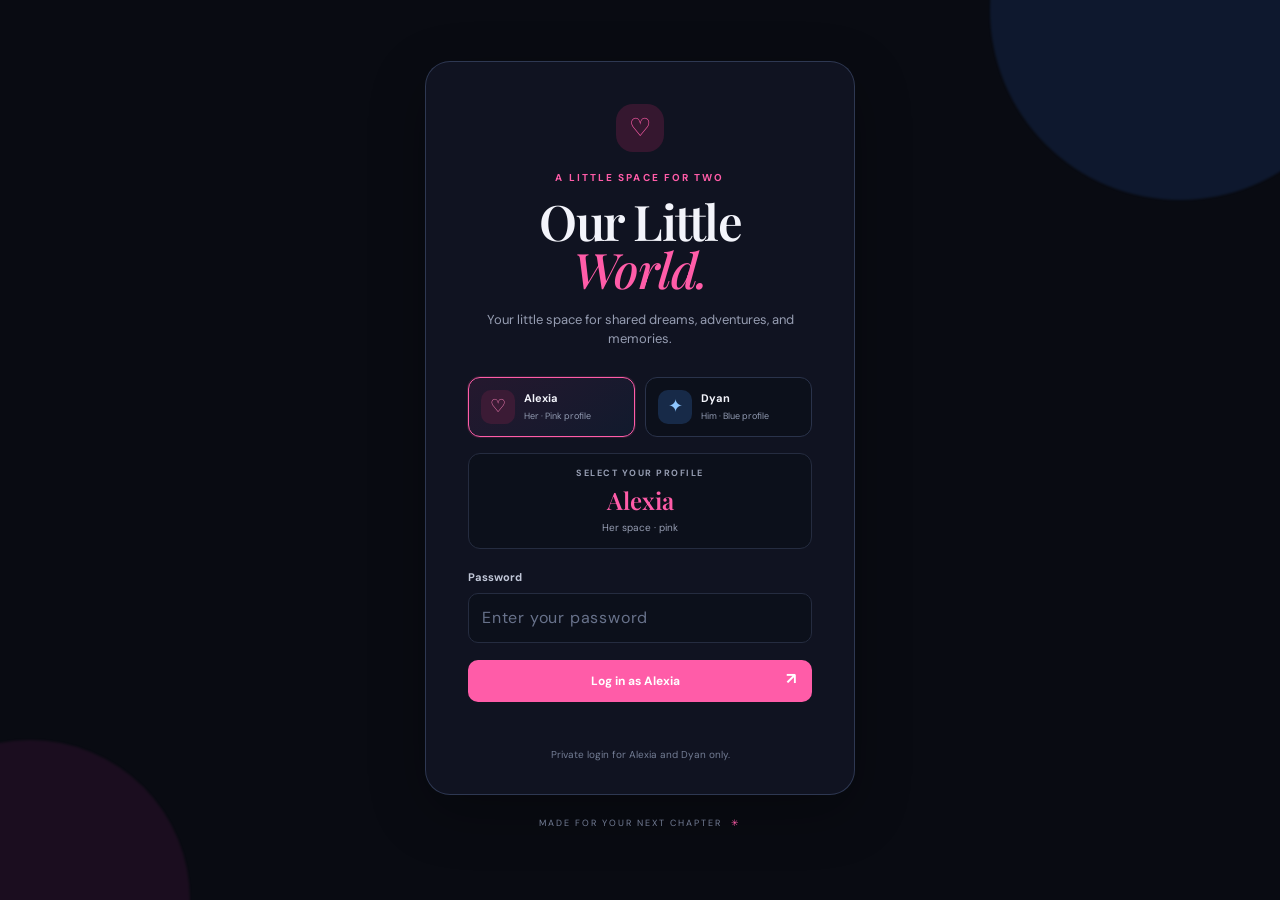
==== index.html @ 781c7d08 "Remove Appwrite setup and photo album from site" ====
<!doctype html>
<html lang="en">
<head>
  <meta charset="utf-8">
  <meta name="viewport" content="width=device-width, initial-scale=1">
  <meta name="theme-color" content="#090b12">
  <title>Our Little World</title>
  <link rel="preconnect" href="https://fonts.googleapis.com">
  <link rel="preconnect" href="https://fonts.gstatic.com" crossorigin>
  <link href="https://fonts.googleapis.com/css2?family=DM+Sans:wght@400;500;600;700&family=Playfair+Display:wght@500;600;700&display=swap" rel="stylesheet">
  <link rel="stylesheet" href="styles.css?v=simple1">
</head>
<body>
  <div class="ambient ambient-one"></div><div class="ambient ambient-two"></div>
  <main id="auth-screen" class="auth-wrap">
    <section class="auth-card">
      <div class="brand-mark">♡</div>
      <p class="eyebrow">A LITTLE SPACE FOR TWO</p>
      <h1>Our Little<br><em>World.</em></h1>
      <p class="muted auth-copy">Your little space for shared dreams, adventures, and memories.</p>
      <div class="profile-picks" id="profile-picks">
        <button type="button" class="profile-pick active" data-profile="her"><span class="profile-symbol">♡</span><strong>Alexia</strong><small>Her · Pink profile</small></button>
        <button type="button" class="profile-pick" data-profile="him"><span class="profile-symbol blue">✦</span><strong>Dyan</strong><small>Him · Blue profile</small></button>
      </div>
      <div class="login-choice"><span class="login-choice-label">SELECT YOUR PROFILE</span><strong id="selected-login-name">Alexia</strong><span id="selected-login-hint">Her space · pink</span></div>
      <form id="auth-form">
        <label>Password<input id="auth-password" type="password" autocomplete="current-password" placeholder="Enter your password"></label>
        <button class="btn btn-primary full" id="auth-submit" type="submit">Log in as Alexia <span>↗</span></button>
      </form>
      <p id="auth-message" class="form-message" aria-live="polite"></p>
      <p id="configuration-warning" class="config-warning hidden">The private login needs a one-time Appwrite connection. Follow the <a href="https://github.com/raleaalexia-cmyk/our-little-world#one-time-setup-appwrite-no-sql" target="_blank" rel="noopener">setup guide ↗</a>, then sign in as Alexia or Dyan.</p>
      <p class="tiny-note">Private login for Alexia and Dyan only.</p>
    </section>
    <p class="auth-foot">MADE FOR YOUR NEXT CHAPTER <span>✳</span></p>
  </main>
  <main id="app-screen" class="app-shell hidden">
    <header class="topbar">
      <a class="wordmark" href="#"><span class="mini-heart">♡</span> our little world</a>
      <div class="top-actions"><span class="sync-status" id="sync-status">● Saved locally</span><button class="avatar" id="account-button" title="Account settings">♡</button></div>
    </header>
    <section class="hero">
      <div class="hero-copy"><p class="eyebrow">YOUR TWO-PERSON UNIVERSE</p><h1>Life is better<br><em>when it's us.</em></h1><p class="hero-sub">Little plans, big dreams, and all the in-between.</p><div class="hero-meta"><span class="date-dot"></span><span id="today-label">A new day, another memory to make</span><span class="greeting-divider">·</span><span id="user-greeting">Your little world</span></div></div>
      <div class="hero-art" aria-hidden="true"><div class="orbit orbit-a"></div><div class="orbit orbit-b"></div><div class="sun-disc">♡</div><span class="spark spark-a">✳</span><span class="spark spark-b">✦</span><span class="spark spark-c">·</span><div class="art-caption">you + me<br>somewhere, someday</div></div>
    </section>
    <section class="stats-grid">
      <article class="stat-card"><span class="stat-icon peach">✧</span><span class="stat-label">ON OUR LIST</span><strong id="remaining-count">0</strong><span class="stat-foot">dreams waiting for us</span></article>
      <article class="stat-card"><span class="stat-icon green">✓</span><span class="stat-label">MEMORIES MADE</span><strong id="completed-count">0</strong><span class="stat-foot">things we've done together</span></article>
      <article class="stat-card progress-card"><div class="progress-heading"><span class="stat-label">OUR LITTLE PROGRESS</span><strong id="progress-percent">0%</strong></div><div class="progress-track"><div id="progress-bar" class="progress-fill"></div></div><span class="stat-foot">every adventure counts</span></article>
    </section>
    <section class="content-grid">
      <div class="list-column">
        <div class="section-heading"><div><p class="eyebrow">THE GOOD STUFF</p><h2>Our bucket list<span class="heading-heart">♡</span></h2></div><button class="btn btn-primary add-top" id="open-add">＋ Add a dream</button></div>
        <div class="toolbar"><div class="search-wrap"><span>⌕</span><input id="search-input" type="search" placeholder="Find a little dream..."></div><div class="filter-tabs"><button class="filter active" data-filter="all">All</button><button class="filter" data-filter="active">To do</button><button class="filter" data-filter="completed">Done ♡</button></div></div>
        <div class="category-row" id="category-filters"><button class="chip active" data-category="all">Everything</button><button class="chip" data-category="date">♡ Date ideas</button><button class="chip" data-category="travel">✈ Places</button><button class="chip" data-category="food">☕ Food</button><button class="chip" data-category="adventure">✳ Adventures</button><button class="chip" data-category="little">☁ Little things</button></div>
        <div id="bucket-list" class="bucket-list"></div>
        <div id="empty-state" class="empty-state hidden"><div class="empty-icon">♡</div><h3>A blank page, full of possibility.</h3><p>Add your first dream and start making plans together.</p><button class="btn btn-primary" id="empty-add">＋ Add your first dream</button></div>
        <div class="completed-note" id="completed-note"><span>✦</span> Done things stay at the bottom — little reminders of your life together.</div>
      </div>
      <aside class="side-column">
        <section class="side-card date-card"><div class="side-card-top"><span class="side-kicker">A LITTLE REMINDER</span><span class="tiny-flower">✳</span></div><h3>One day, we'll<br><em>look back at this.</em></h3><p>Every big adventure starts with a tiny plan. Keep dreaming together.</p><div class="scribble-heart">♡</div></section>
          <section class="side-card prompt-card"><span class="side-kicker">NEED AN IDEA?</span><h3>Today's tiny prompt</h3><p id="prompt-text">Make a playlist for a drive with nowhere in particular to go.</p><button id="new-prompt" class="text-button">Give us another ↻</button></section>
        <button id="signout-button" class="signout">Log out <span>↗</span></button>
      </aside>
    </section>
    <footer class="footer">A SMALL CORNER OF THE INTERNET, JUST FOR YOU TWO <span>♡</span></footer>
  </main>
  <dialog id="add-dialog" class="modal"><form id="add-form" method="dialog"><div class="modal-head"><div><p class="eyebrow">A NEW LITTLE ADVENTURE</p><h2>Add to our list</h2></div><button type="button" class="close-button" id="close-add" aria-label="Close">×</button></div><label>What's the dream? <input id="item-title" maxlength="120" placeholder="e.g. Watch the sunrise together" required></label><label>A little more about it <textarea id="item-description" rows="2" maxlength="400" placeholder="Where, when, or why it matters (optional)"></textarea></label><div class="form-row"><label>Category<select id="item-category"><option value="date">Date idea</option><option value="travel">Place to go</option><option value="food">Food & drink</option><option value="adventure">Adventure</option><option value="little">Little thing</option></select></label><label>Priority<select id="item-priority"><option value="someday">Someday</option><option value="soon">Soon-ish</option><option value="must">Must do ♡</option></select></label></div><label>Dream date (optional)<input id="item-date" type="date"></label><button class="btn btn-primary full" type="submit">Add to our world <span>♡</span></button><p id="add-error" class="form-message"></p></form></dialog>
  <dialog id="account-dialog" class="modal small-modal"><div class="modal-head"><div><p class="eyebrow">YOUR SPACE</p><h2>Account</h2></div><button type="button" class="close-button" id="close-account" aria-label="Close">×</button></div><p class="muted" id="account-email"></p><p class="privacy-copy">Your bucket list is saved in this browser.</p><button class="btn btn-outline full" id="account-signout">Log out</button></dialog>
  <div id="toast" class="toast" role="status" aria-live="polite"></div>
  <script src="app.js?v=simple1"></script>
</body>
</html>
---- styles.css ----
:root{--paper:#090b12;--card:#111522;--ink:#f3f4fb;--muted:#969db2;--line:#252c40;--rose:#ff5ca8;--rose-dark:#ff78b8;--rose-pale:#35192f;--sage:#172a48;--sage-ink:#8fc7ff;--yellow:#273456;--shadow:0 18px 55px rgba(0,0,0,.28)}
*{box-sizing:border-box}body{margin:0;background:var(--paper);color:var(--ink);font-family:"DM Sans",sans-serif;font-size:14px;line-height:1.5;min-height:100vh}button,input,textarea,select{font:inherit}button{cursor:pointer}button:focus-visible,input:focus-visible,textarea:focus-visible,select:focus-visible{outline:3px solid #d9a69c;outline-offset:2px}.hidden{display:none!important}.ambient{position:fixed;z-index:-1;border-radius:50%;filter:blur(1px);pointer-events:none}.ambient-one{width:380px;height:380px;background:#162c56;opacity:.42;top:-180px;right:-90px}.ambient-two{width:320px;height:320px;background:#4b1641;opacity:.28;bottom:-160px;left:-130px}.auth-wrap{min-height:100vh;display:flex;flex-direction:column;align-items:center;justify-content:center;padding:35px 18px}.auth-card{width:min(100%,430px);padding:42px 42px 32px;background:rgba(17,21,34,.94);border:1px solid rgba(54,65,96,.8);border-radius:25px;box-shadow:var(--shadow);text-align:center}.brand-mark{display:grid;place-items:center;margin:0 auto 18px;width:48px;height:48px;border-radius:17px;background:var(--rose-pale);color:var(--rose);font-size:25px}.eyebrow{font-size:10px;font-weight:700;letter-spacing:2.1px;color:var(--rose);margin:0 0 12px}.auth-card h1,.hero h1{font:600 49px/.98 "Playfair Display",serif;letter-spacing:-1.5px;margin:0}.auth-card h1 em,.hero h1 em,.side-card h3 em{font-weight:500;color:var(--rose)}.muted{color:var(--muted)}.auth-copy{font-size:13px;margin:17px 0 28px}.profile-picks{display:grid;grid-template-columns:1fr 1fr;gap:10px;margin:0 0 16px}.profile-pick{display:grid;grid-template-columns:34px 1fr;grid-template-rows:auto auto;align-items:center;text-align:left;column-gap:9px;padding:12px;border:1px solid #2a334b;background:#0c101b;color:var(--ink);border-radius:12px}.profile-pick.active{border-color:var(--rose);background:linear-gradient(145deg,#25182e,#111a2d);box-shadow:0 0 0 1px #ff5ca82b}.profile-symbol{grid-row:1/3;width:34px;height:34px;border-radius:10px;background:#3b1b35;color:#ff83bc;display:grid;place-items:center;font-size:18px}.profile-symbol.blue{background:#172a48;color:#8fc7ff}.profile-pick strong{font-size:11px}.profile-pick small{font-size:9px;color:#929bb2;margin-top:2px}.auth-tabs{display:flex;padding:4px;background:#1b2132;border-radius:10px;margin-bottom:22px}.tab{flex:1;border:0;background:transparent;color:var(--muted);border-radius:8px;padding:10px;font-size:12px;font-weight:600}.tab.active{background:#20283c;color:var(--ink);box-shadow:0 2px 7px #00000030}label{display:block;text-align:left;font-size:11px;font-weight:700;color:#c1c7d8;margin-bottom:15px}input,textarea,select{display:block;width:100%;border:1px solid var(--line);border-radius:10px;padding:12px 13px;margin-top:7px;background:#0c101b;color:var(--ink);font-size:13px;font-weight:400;resize:vertical}input::placeholder,textarea::placeholder{color:#68728b}.btn{border:0;border-radius:10px;padding:12px 16px;font-size:12px;font-weight:700;transition:transform .15s,background .15s}.btn:hover{transform:translateY(-1px)}.btn-primary{background:var(--rose);color:#fff}.btn-primary:hover{background:var(--rose-dark)}.btn-primary span{float:right;font-size:16px;line-height:13px}.full{width:100%}.tiny-note{font-size:10px;color:#737d95;margin:20px 0 0}.auth-foot{font-size:9px;letter-spacing:2px;color:#737d95;margin-top:22px}.auth-foot span{color:var(--rose);margin-left:5px}.form-message{min-height:15px;font-size:11px;color:var(--rose-dark);margin:10px 0 0}.app-shell{max-width:1200px;margin:0 auto;padding:0 34px}.topbar{height:76px;display:flex;align-items:center;justify-content:space-between;border-bottom:1px solid #252c40}.wordmark{text-decoration:none;color:var(--ink);font-weight:700;font-size:13px;letter-spacing:-.3px}.mini-heart{color:var(--rose);font-size:22px;vertical-align:-2px;margin-right:6px}.top-actions{display:flex;align-items:center;gap:17px}.sync-status{font-size:10px;color:#8fc7ff}.avatar{width:34px;height:34px;border-radius:50%;border:1px solid #343d57;background:#171c2b;color:var(--rose);font-size:19px}.hero{display:flex;align-items:center;justify-content:space-between;min-height:280px;padding:44px 30px 36px 36px;position:relative;overflow:hidden;background:linear-gradient(110deg,#111522 0%,#101b31 68%,#27142d 100%);border:1px solid #27314b;border-radius:20px;margin:28px 0 18px}.hero-copy{position:relative;z-index:2}.hero h1{font-size:51px}.hero-sub{color:#969db2;margin:17px 0 22px;font-size:13px}.hero-meta{display:flex;align-items:center;gap:8px;color:#999fb2;font-size:10px}.date-dot{width:7px;height:7px;border-radius:50%;background:#8fc7ff}.hero-art{width:290px;height:230px;position:relative;flex-shrink:0}.sun-disc{position:absolute;width:112px;height:112px;border-radius:50%;background:#ff5ca8;left:89px;top:49px;display:grid;place-items:center;color:#fff5ee;font:42px "Playfair Display",serif;box-shadow:0 13px 34px #c8756830}.orbit{position:absolute;border:1px solid #8b9ac0;border-radius:50%;transform:rotate(-25deg)}.orbit-a{width:250px;height:115px;left:20px;top:52px}.orbit-b{width:200px;height:185px;left:45px;top:18px;transform:rotate(42deg);border-color:#6d709d}.spark{position:absolute;color:#ff78b8}.spark-a{font-size:25px;left:42px;top:35px}.spark-b{font-size:23px;right:37px;top:48px}.spark-c{font-size:44px;right:40px;bottom:35px}.art-caption{position:absolute;bottom:5px;left:95px;font:italic 12px "Playfair Display",serif;color:#b0a1c8;text-align:center}.stats-grid{display:grid;grid-template-columns:1fr 1fr 1.45fr;gap:14px;margin-bottom:44px}.stat-card{background:var(--card);border:1px solid var(--line);border-radius:14px;padding:18px 20px;min-height:126px;position:relative}.stat-icon{position:absolute;right:17px;top:15px;width:28px;height:28px;display:grid;place-items:center;border-radius:9px;font-size:16px}.peach{background:var(--rose-pale);color:var(--rose)}.green{background:var(--sage);color:var(--sage-ink)}.stat-label,.side-kicker{font-size:9px;letter-spacing:1.4px;font-weight:700;color:#9a9fb3}.stat-card>strong{display:block;font:600 31px "Playfair Display",serif;margin:5px 0 0}.stat-foot{display:block;color:#969db2;font-size:10px;margin-top:2px}.progress-card{display:flex;flex-direction:column;justify-content:center}.progress-heading{display:flex;justify-content:space-between;align-items:center}.progress-heading strong{font:600 19px "Playfair Display",serif;color:var(--rose)}.progress-track{height:7px;border-radius:99px;background:#252c40;overflow:hidden;margin:15px 0 7px}.progress-fill{height:100%;width:0;background:var(--rose);border-radius:99px;transition:width .3s}.content-grid{display:grid;grid-template-columns:minmax(0,1fr) 285px;gap:32px;align-items:start}.section-heading{display:flex;align-items:flex-end;justify-content:space-between;margin-bottom:21px}.section-heading .eyebrow{margin-bottom:7px}.section-heading h2,.modal h2{font:600 30px "Playfair Display",serif;letter-spacing:-.5px;margin:0}.heading-heart{font:22px "DM Sans",sans-serif;color:var(--rose);margin-left:8px}.add-top{white-space:nowrap;padding:11px 15px}.toolbar{display:flex;gap:12px;align-items:center;justify-content:space-between;margin-bottom:14px}.search-wrap{position:relative;flex:1;max-width:300px}.search-wrap span{position:absolute;left:12px;top:7px;font-size:23px;color:#9d9fb2}.search-wrap input{padding:10px 12px 10px 35px;margin:0;border-radius:9px;background:#111522;font-size:11px}.filter-tabs{display:flex;gap:3px;background:#1b2132;padding:3px;border-radius:9px}.filter{border:0;border-radius:7px;background:transparent;padding:8px 11px;font-size:10px;color:#a8b0c5}.filter.active{background:#303951;color:var(--ink);box-shadow:0 2px 5px #00000030}.category-row{display:flex;gap:7px;flex-wrap:wrap;margin-bottom:19px}.chip{background:transparent;border:1px solid #303951;border-radius:99px;padding:7px 11px;color:#a8b0c5;font-size:10px}.chip.active{background:#3a1d39;border-color:#57264b;color:#ff83bc}.bucket-list{display:flex;flex-direction:column;gap:9px}.bucket-item{display:grid;grid-template-columns:23px minmax(0,1fr) auto;align-items:start;gap:12px;background:var(--card);border:1px solid var(--line);border-radius:13px;padding:15px 15px 14px;transition:border .15s,opacity .15s}.bucket-item:hover{border-color:#495c89}.check-button{margin-top:1px;width:22px;height:22px;border-radius:50%;border:1.5px solid #7e8aa9;background:transparent;color:transparent;display:grid;place-items:center;padding:0;font-size:12px}.check-button:hover{border-color:var(--rose)}.bucket-item.is-complete .check-button{background:#172a48;border-color:#8fc7ff;color:#8fc7ff}.item-title{font-size:13px;font-weight:700;letter-spacing:-.2px;line-height:1.4}.item-description{font-size:11px;color:#969db2;margin-top:4px;line-height:1.5}.item-meta{display:flex;gap:7px;align-items:center;flex-wrap:wrap;margin-top:9px}.tag{font-size:9px;border-radius:99px;padding:4px 7px;background:#20263a;color:#a9b1c7}.tag.must{background:#3b1b35;color:#ff83bc}.tag.soon{background:#2b2940;color:#c7a9ff}.tag.done{background:#172a48;color:#8fc7ff}.item-date{font-size:9px;color:#a3abc0}.item-actions{display:flex;align-items:center;gap:5px}.icon-button{border:0;background:transparent;color:#b1b9cf;padding:4px 5px;font-size:15px;border-radius:6px}.icon-button:hover{background:#252c40;color:var(--rose)}.bucket-item.is-complete{background:#0d1320;opacity:.9}.bucket-item.is-complete .item-title{text-decoration:line-through;text-decoration-color:#8fc7ff;color:#9ba3b8}.bucket-item.is-complete .item-description{color:#858da3}.completed-divider{display:flex;align-items:center;gap:12px;color:#9cabc9;font-size:9px;letter-spacing:1.2px;font-weight:700;margin:13px 0 4px}.completed-divider:before,.completed-divider:after{content:"";height:1px;background:#303951;flex:1}.empty-state{text-align:center;padding:40px 20px;background:#111522;border:1px dashed #343d57;border-radius:15px}.empty-icon{font:34px "Playfair Display",serif;color:var(--rose)}.empty-state h3{font:600 21px "Playfair Display",serif;margin:8px 0}.empty-state p{color:#969db2;font-size:12px;margin:0 0 18px}.completed-note{font-size:10px;color:#a4abc0;margin:19px 0 0;display:flex;gap:7px;align-items:center}.completed-note span{color:var(--rose);font-size:14px}.side-column{display:flex;flex-direction:column;gap:13px}.side-card{border-radius:15px;border:1px solid var(--line);padding:20px;background:#111522}.date-card{background:linear-gradient(140deg,#101d34,#17182b);border-color:#273b60;min-height:220px;position:relative;overflow:hidden}.side-card-top,.side-title{display:flex;align-items:center;justify-content:space-between}.tiny-flower{color:#7fbaff;font-size:19px}.side-card h3{font:600 22px/1.2 "Playfair Display",serif;margin:18px 0 10px;letter-spacing:-.4px}.date-card h3 em{color:#ff78b8}.date-card p,.prompt-card p{font-size:11px;color:#a1b4d5;line-height:1.7;max-width:195px}.scribble-heart{position:absolute;right:21px;bottom:8px;font:62px "Playfair Display",serif;color:#ff7ab8;transform:rotate(-15deg)}.notes-card{padding:18px}.side-title h3{font-size:20px;margin:5px 0 0}.note-icon{width:31px;height:31px;display:grid;place-items:center;border-radius:10px;background:#35192f;color:var(--rose);font-size:17px}.notes-card textarea{background:#0c101b;border-color:#252c40;font-size:11px;line-height:1.6;min-height:95px;margin-top:14px}.note-footer{display:flex;align-items:center;justify-content:space-between;gap:8px;margin-top:8px}.note-footer span{font-size:9px;color:#a5aec4}.text-button{border:0;background:transparent;color:var(--rose-dark);font-size:10px;font-weight:700;padding:5px 0}.prompt-card{background:#211526;border-color:#43233c}.prompt-card h3{font-size:21px;margin:9px 0}.prompt-card p{color:#b3a0b5;margin-bottom:8px}.signout{align-self:flex-start;border:0;background:transparent;color:#9babc5;font-size:10px;padding:5px 2px}.signout span{margin-left:5px}.footer{text-align:center;padding:45px 0 25px;color:#737d95;font-size:8px;letter-spacing:1.7px}.footer span{color:var(--rose);font-size:12px;margin-left:4px}.modal{border:1px solid #2a334b;border-radius:20px;padding:28px;width:min(calc(100% - 28px),490px);background:var(--card);color:var(--ink);box-shadow:0 25px 90px #00000075}.modal::backdrop{background:#03050bd9;backdrop-filter:blur(4px)}.modal-head{display:flex;justify-content:space-between;align-items:flex-start;margin-bottom:24px}.modal-head .eyebrow{margin-bottom:6px}.modal h2{font-size:28px}.close-button{width:30px;height:30px;border-radius:50%;border:1px solid #303951;background:transparent;color:#b9c1d5;font-size:21px;line-height:1}.form-row{display:grid;grid-template-columns:1fr 1fr;gap:12px}.modal .btn{margin-top:5px}.small-modal{max-width:410px}.privacy-copy{font-size:12px;line-height:1.7;color:#a4abc0;margin:15px 0 20px}.btn-outline{border:1px solid var(--line);background:#171c2b;color:#c5cce0}.toast{position:fixed;left:50%;bottom:24px;transform:translate(-50%,20px);opacity:0;pointer-events:none;background:#f4f5ff;color:#111522;border-radius:10px;padding:11px 17px;font-size:11px;box-shadow:var(--shadow);transition:.2s;z-index:10}.toast.show{opacity:1;transform:translate(-50%,0)}
@media(max-width:850px){.app-shell{padding:0 20px}.content-grid{grid-template-columns:minmax(0,1fr) 250px;gap:20px}.hero-art{transform:scale(.82);transform-origin:right center;margin-left:-30px}.hero{padding-left:27px}.stats-grid{gap:9px}.stat-card{padding:15px}.stat-label{font-size:8px}}
@media(max-width:680px){.app-shell{padding:0 14px}.topbar{height:62px}.sync-status{font-size:9px}.hero{min-height:250px;padding:30px 22px;margin-top:17px}.hero h1{font-size:42px}.hero-art{position:absolute;right:-70px;opacity:.32;transform:scale(.8)}.hero-copy{max-width:290px}.hero-sub{max-width:220px}.stats-grid{grid-template-columns:1fr 1fr}.progress-card{grid-column:1/-1;min-height:95px}.content-grid{grid-template-columns:1fr;gap:28px}.section-heading h2{font-size:27px}.add-top{padding:10px 11px;font-size:10px}.toolbar{align-items:stretch;flex-direction:column}.search-wrap{max-width:none}.filter-tabs{align-self:flex-start}.category-row{gap:6px}.side-column{display:grid;grid-template-columns:1fr 1fr;align-items:start}.date-card{grid-column:1/-1;min-height:185px}.notes-card,.prompt-card{height:100%}.signout{grid-column:1/-1}.footer{padding-top:35px}.auth-card{padding:34px 25px}.auth-card h1{font-size:44px}}
@media(max-width:430px){.side-column{grid-template-columns:1fr}.date-card{grid-column:auto}.notes-card,.prompt-card{height:auto}.section-heading{align-items:center}.section-heading .eyebrow{font-size:8px}.section-heading h2{font-size:25px}.bucket-item{padding:13px 11px;gap:9px}.item-actions{gap:0}.icon-button{padding:4px}.form-row{grid-template-columns:1fr;gap:0}.hero h1{font-size:39px}.profile-pick{padding:9px;grid-template-columns:28px 1fr;column-gap:7px}.profile-symbol{width:28px;height:28px}}
body.theme-her{--rose:#ff5ca8;--rose-dark:#ff82bd;--rose-pale:#35172f}
body.theme-him{--rose:#66aaff;--rose-dark:#91c4ff;--rose-pale:#172b49}
body.theme-him .hero{background:linear-gradient(110deg,#111522 0%,#101d32 68%,#102642 100%)}
body.theme-him .sun-disc{background:#438ee8;box-shadow:0 13px 34px #438ee830}
body.theme-him .spark,body.theme-him .mini-heart,body.theme-him .heading-heart,body.theme-him .eyebrow,body.theme-him .text-button{color:#80baff}
body.theme-him .btn-primary{background:#438ee8;color:#06101f}
body.theme-her .profile-pick[data-profile="her"].active{border-color:#ff5ca8}
body.theme-him .profile-pick[data-profile="him"].active{border-color:#66aaff}
.gallery-intro{font-size:11px;color:var(--muted);margin:9px 0 13px}.gallery-controls{display:flex;gap:8px;align-items:center}.gallery-controls select{flex:1;min-width:0;margin:0;padding:9px;font-size:10px}
.upload-label{display:block;text-align:center;margin:10px 0 5px;padding:10px;border:1px dashed #4b5877;border-radius:9px;background:#0c101b;color:var(--rose-dark);font-size:11px;font-weight:700;cursor:pointer}
.gallery-status{font-size:9px;color:var(--muted);margin:7px 0}.photo-grid{display:grid;grid-template-columns:repeat(2,minmax(0,1fr));gap:8px;margin-top:10px}.photo-tile{position:relative;min-width:0;border-radius:9px;overflow:hidden;background:#0c101b;border:1px solid var(--line)}.photo-tile img{width:100%;height:105px;object-fit:cover;display:block}.photo-caption{padding:6px;font-size:9px;color:#c6cce0;white-space:nowrap;overflow:hidden;text-overflow:ellipsis}.photo-actions{display:flex;justify-content:space-between;padding:0 6px 6px;gap:5px}.photo-actions button{border:0;background:transparent;color:var(--rose-dark);font-size:10px;padding:2px}.photo-empty{grid-column:1/-1;text-align:center;padding:18px 8px;color:var(--muted);font-size:10px;border:1px dashed var(--line);border-radius:9px}
@media(max-width:680px){.gallery-card{grid-column:1/-1}.photo-grid{grid-template-columns:repeat(3,minmax(0,1fr))}.photo-tile img{height:115px}}
@media(max-width:430px){.photo-grid{grid-template-columns:repeat(2,minmax(0,1fr))}.photo-tile img{height:130px}.app-shell{padding-left:12px;padding-right:12px}.hero{padding-left:18px;padding-right:18px}.auth-card{width:100%}input,textarea,select{font-size:16px}.modal{padding:21px}}

.profile-pick:disabled{opacity:.4;cursor:not-allowed;filter:saturate(.35)}
.profile-pick.role-taken{border-style:dashed}
.config-warning{font-size:11px;line-height:1.65;color:#ff9ac8;background:#281725;border:1px solid #583044;border-radius:10px;padding:10px;margin:8px 0}
.warning-message{color:#ffb3d2}
.auth-forgot{display:block;margin:13px auto 0}

.photo-open{display:block}.photo-load-error{height:105px;display:grid;place-items:center;font-size:10px;color:var(--muted)}
@media(max-width:430px){.profile-pick strong{font-size:11px}.profile-pick small{font-size:9px}.auth-tabs .tab{padding:9px 5px}.auth-copy{margin-bottom:22px}.auth-card{padding-top:30px}}

/* Keep the selected profile's accent consistent across every interactive component. */
body.theme-her .filter.active,body.theme-her .chip.active{background:#35192f;border-color:#633052;color:#ff83bc}
body.theme-her .tag.must,body.theme-her .stat-icon.peach{background:#35192f;color:#ff83bc}
body.theme-her .tag.soon{background:#2d2341;color:#d4b7ff}
body.theme-her .check-button:hover,body.theme-her .icon-button:hover{border-color:#ff5ca8;color:#ff83bc}
body.theme-her .completed-note span{color:#ff83bc}
body.theme-him .filter.active,body.theme-him .chip.active{background:#172b49;border-color:#2e5885;color:#91c4ff}
body.theme-him .tag.must,body.theme-him .stat-icon.peach{background:#172b49;color:#91c4ff}
body.theme-him .tag.soon{background:#1b2d44;color:#a8cbff}
body.theme-him .check-button:hover,body.theme-him .icon-button:hover{border-color:#66aaff;color:#91c4ff}
body.theme-him .completed-note span{color:#91c4ff}
body.theme-him .prompt-card{background:#101d31;border-color:#274768}
body.theme-him .prompt-card p{color:#a1b9d5}
body.theme-him .date-card{background:linear-gradient(140deg,#101d34,#111a2b);border-color:#273b60}
body.theme-him .tiny-flower{color:#8fc7ff}
body.theme-him .note-icon{background:#172b49;color:#91c4ff}
body.theme-him .upload-label{color:#91c4ff;border-color:#34567e}
body.theme-him .photo-actions button{color:#91c4ff}
body.theme-him .auth-foot span{color:#91c4ff}

@media(max-width:680px){.prompt-card{grid-column:1/-1}}
body.theme-him .date-card h3 em,body.theme-him .scribble-heart{color:#91c4ff}
body.theme-him .hero-meta .date-dot{background:#66aaff}
body.theme-her .hero-meta .date-dot{background:#ff5ca8}
body.theme-him .profile-pick.active{background:linear-gradient(145deg,#142944,#111a2d);box-shadow:0 0 0 1px #66aaff2b}
body.theme-her .profile-pick.active{background:linear-gradient(145deg,#25182e,#111a2d);box-shadow:0 0 0 1px #ff5ca822}
body.theme-him .check-button{border-color:#6988ac}
body.theme-him .completed-divider{color:#91c4ff}
body.theme-him .orbit-b{border-color:#4274a6}

.config-warning a{display:inline-block;margin-top:5px;color:inherit;font-weight:700;text-decoration:underline;text-underline-offset:3px}

.login-choice{display:flex;flex-direction:column;align-items:center;gap:4px;margin:0 0 20px;padding:13px;border:1px solid var(--line);border-radius:12px;background:#0c101b}
.login-choice-label{font-size:9px;letter-spacing:1.5px;font-weight:700;color:var(--muted)}
.login-choice strong{font:600 24px "Playfair Display",serif;color:var(--rose)}
.login-choice>span:last-child{font-size:10px;color:var(--muted)}
body.theme-him .login-choice strong{color:#91c4ff}
#auth-form label{margin-bottom:17px}
#auth-password{font-size:16px;letter-spacing:.05em}

body.theme-her .profile-pick[data-profile="her"].active{border-color:#ff5ca8}
body.theme-him .profile-pick[data-profile="him"].active{border-color:#66aaff}

/* Login must remain visibly active and touchable while setup is incomplete. */
#auth-submit{pointer-events:auto;cursor:pointer;opacity:1;position:relative;z-index:2}
#auth-submit:disabled{pointer-events:auto;cursor:pointer;opacity:1}
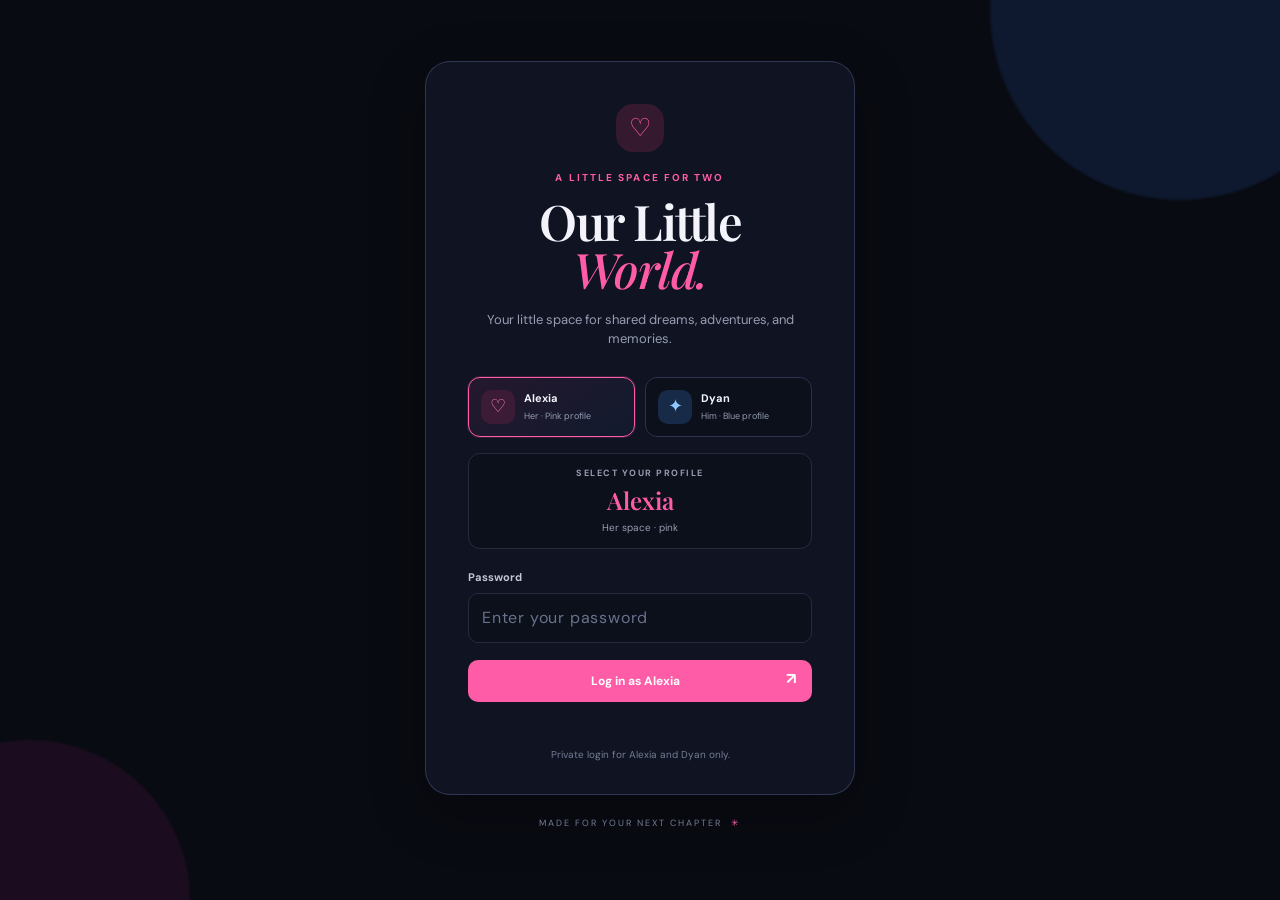
==== commit 5c308e83: "Add place and activity filters and edit control" ====
--- a/index.html
+++ b/index.html
@@ -8,7 +8,7 @@
   <link rel="preconnect" href="https://fonts.googleapis.com">
   <link rel="preconnect" href="https://fonts.gstatic.com" crossorigin>
   <link href="https://fonts.googleapis.com/css2?family=DM+Sans:wght@400;500;600;700&family=Playfair+Display:wght@500;600;700&display=swap" rel="stylesheet">
-  <link rel="stylesheet" href="styles.css?v=simple1">
+  <link rel="stylesheet" href="styles.css?v=bucket-list-lu-20261013">
 </head>
 <body>
   <div class="ambient ambient-one"></div><div class="ambient ambient-two"></div>
@@ -28,7 +28,6 @@
         <button class="btn btn-primary full" id="auth-submit" type="submit">Log in as Alexia <span>↗</span></button>
       </form>
       <p id="auth-message" class="form-message" aria-live="polite"></p>
-      <p id="configuration-warning" class="config-warning hidden">The private login needs a one-time Appwrite connection. Follow the <a href="https://github.com/raleaalexia-cmyk/our-little-world#one-time-setup-appwrite-no-sql" target="_blank" rel="noopener">setup guide ↗</a>, then sign in as Alexia or Dyan.</p>
       <p class="tiny-note">Private login for Alexia and Dyan only.</p>
     </section>
     <p class="auth-foot">MADE FOR YOUR NEXT CHAPTER <span>✳</span></p>
@@ -36,7 +35,7 @@
   <main id="app-screen" class="app-shell hidden">
     <header class="topbar">
       <a class="wordmark" href="#"><span class="mini-heart">♡</span> our little world</a>
-      <div class="top-actions"><span class="sync-status" id="sync-status">● Saved locally</span><button class="avatar" id="account-button" title="Account settings">♡</button></div>
+      <div class="top-actions"><span class="sync-status" id="sync-status">● Saved locally</span><button id="signout-button" class="logout-top" type="button">Log out <span aria-hidden="true">↗</span></button><button class="avatar" id="account-button" type="button" title="Account settings" aria-label="Account settings">♡</button></div>
     </header>
     <section class="hero">
       <div class="hero-copy"><p class="eyebrow">YOUR TWO-PERSON UNIVERSE</p><h1>Life is better<br><em>when it's us.</em></h1><p class="hero-sub">Little plans, big dreams, and all the in-between.</p><div class="hero-meta"><span class="date-dot"></span><span id="today-label">A new day, another memory to make</span><span class="greeting-divider">·</span><span id="user-greeting">Your little world</span></div></div>
@@ -52,6 +51,7 @@
         <div class="section-heading"><div><p class="eyebrow">THE GOOD STUFF</p><h2>Our bucket list<span class="heading-heart">♡</span></h2></div><button class="btn btn-primary add-top" id="open-add">＋ Add a dream</button></div>
         <div class="toolbar"><div class="search-wrap"><span>⌕</span><input id="search-input" type="search" placeholder="Find a little dream..."></div><div class="filter-tabs"><button class="filter active" data-filter="all">All</button><button class="filter" data-filter="active">To do</button><button class="filter" data-filter="completed">Done ♡</button></div></div>
         <div class="category-row" id="category-filters"><button class="chip active" data-category="all">Everything</button><button class="chip" data-category="date">♡ Date ideas</button><button class="chip" data-category="travel">✈ Places</button><button class="chip" data-category="food">☕ Food</button><button class="chip" data-category="adventure">✳ Adventures</button><button class="chip" data-category="little">☁ Little things</button></div>
+        <div class="kind-filters" aria-label="Filter by list type"><button class="kind-filter active" data-kind="all">All types</button><button class="kind-filter" data-kind="place">Places</button><button class="kind-filter" data-kind="activity">Things to do</button></div>
         <div id="bucket-list" class="bucket-list"></div>
         <div id="empty-state" class="empty-state hidden"><div class="empty-icon">♡</div><h3>A blank page, full of possibility.</h3><p>Add your first dream and start making plans together.</p><button class="btn btn-primary" id="empty-add">＋ Add your first dream</button></div>
         <div class="completed-note" id="completed-note"><span>✦</span> Done things stay at the bottom — little reminders of your life together.</div>
@@ -59,14 +59,13 @@
       <aside class="side-column">
         <section class="side-card date-card"><div class="side-card-top"><span class="side-kicker">A LITTLE REMINDER</span><span class="tiny-flower">✳</span></div><h3>One day, we'll<br><em>look back at this.</em></h3><p>Every big adventure starts with a tiny plan. Keep dreaming together.</p><div class="scribble-heart">♡</div></section>
           <section class="side-card prompt-card"><span class="side-kicker">NEED AN IDEA?</span><h3>Today's tiny prompt</h3><p id="prompt-text">Make a playlist for a drive with nowhere in particular to go.</p><button id="new-prompt" class="text-button">Give us another ↻</button></section>
-        <button id="signout-button" class="signout">Log out <span>↗</span></button>
       </aside>
     </section>
     <footer class="footer">A SMALL CORNER OF THE INTERNET, JUST FOR YOU TWO <span>♡</span></footer>
   </main>
-  <dialog id="add-dialog" class="modal"><form id="add-form" method="dialog"><div class="modal-head"><div><p class="eyebrow">A NEW LITTLE ADVENTURE</p><h2>Add to our list</h2></div><button type="button" class="close-button" id="close-add" aria-label="Close">×</button></div><label>What's the dream? <input id="item-title" maxlength="120" placeholder="e.g. Watch the sunrise together" required></label><label>A little more about it <textarea id="item-description" rows="2" maxlength="400" placeholder="Where, when, or why it matters (optional)"></textarea></label><div class="form-row"><label>Category<select id="item-category"><option value="date">Date idea</option><option value="travel">Place to go</option><option value="food">Food & drink</option><option value="adventure">Adventure</option><option value="little">Little thing</option></select></label><label>Priority<select id="item-priority"><option value="someday">Someday</option><option value="soon">Soon-ish</option><option value="must">Must do ♡</option></select></label></div><label>Dream date (optional)<input id="item-date" type="date"></label><button class="btn btn-primary full" type="submit">Add to our world <span>♡</span></button><p id="add-error" class="form-message"></p></form></dialog>
+  <dialog id="add-dialog" class="modal"><form id="add-form" method="dialog"><div class="modal-head"><div><p class="eyebrow">A NEW LITTLE ADVENTURE</p><h2>Add to our list</h2></div><button type="button" class="close-button" id="close-add" aria-label="Close">×</button></div><label>What's the dream? <input id="item-title" maxlength="120" placeholder="e.g. Watch the sunrise together" required></label><label>Type<select id="item-kind"><option value="activity">Thing to do</option><option value="place">Place</option></select></label><label>A little more about it <textarea id="item-description" rows="2" maxlength="400" placeholder="Where, when, or why it matters (optional)"></textarea></label><div class="form-row"><label>Category<select id="item-category"><option value="date">Date idea</option><option value="travel">Place to go</option><option value="food">Food & drink</option><option value="adventure">Adventure</option><option value="little">Little thing</option></select></label><label>Priority<select id="item-priority"><option value="someday">Someday</option><option value="soon">Soon-ish</option><option value="must">Must do ♡</option></select></label></div><label>Dream date (optional)<input id="item-date" type="date"></label><button class="btn btn-primary full" type="submit">Add to our world <span>♡</span></button><p id="add-error" class="form-message"></p></form></dialog>
   <dialog id="account-dialog" class="modal small-modal"><div class="modal-head"><div><p class="eyebrow">YOUR SPACE</p><h2>Account</h2></div><button type="button" class="close-button" id="close-account" aria-label="Close">×</button></div><p class="muted" id="account-email"></p><p class="privacy-copy">Your bucket list is saved in this browser.</p><button class="btn btn-outline full" id="account-signout">Log out</button></dialog>
   <div id="toast" class="toast" role="status" aria-live="polite"></div>
-  <script src="app.js?v=simple1"></script>
+  <script src="app.js?v=our-list-20261013"></script>
 </body>
 </html>
--- a/styles.css
+++ b/styles.css
@@ -72,3 +72,36 @@
 /* Login must remain visibly active and touchable while setup is incomplete. */
 #auth-submit{pointer-events:auto;cursor:pointer;opacity:1;position:relative;z-index:2}
 #auth-submit:disabled{pointer-events:auto;cursor:pointer;opacity:1}
+
+
+/* Clearly visible top-bar logout action, sized for phones and desktops. */
+.logout-top{
+  display:inline-flex;
+  align-items:center;
+  justify-content:center;
+  gap:8px;
+  flex-shrink:0;
+  border:1px solid var(--line);
+  border-radius:9px;
+  padding:8px 12px;
+  background:#171c2b;
+  color:var(--ink);
+  font-size:11px;
+  font-weight:700;
+  line-height:1.2;
+  cursor:pointer;
+}
+.logout-top span{color:var(--rose);font-size:14px}
+.logout-top:hover{border-color:var(--rose);background:var(--rose-pale)}
+.top-actions{gap:12px}
+@media(max-width:680px){
+  .top-actions{gap:8px}
+  .logout-top{padding:8px 10px;font-size:10px}
+  .sync-status{display:none}
+}
+@media(max-width:380px){
+  .wordmark{font-size:11px}
+  .mini-heart{font-size:19px;margin-right:3px}
+  .logout-top{padding:7px 8px}
+  .avatar{width:31px;height:31px}
+}
